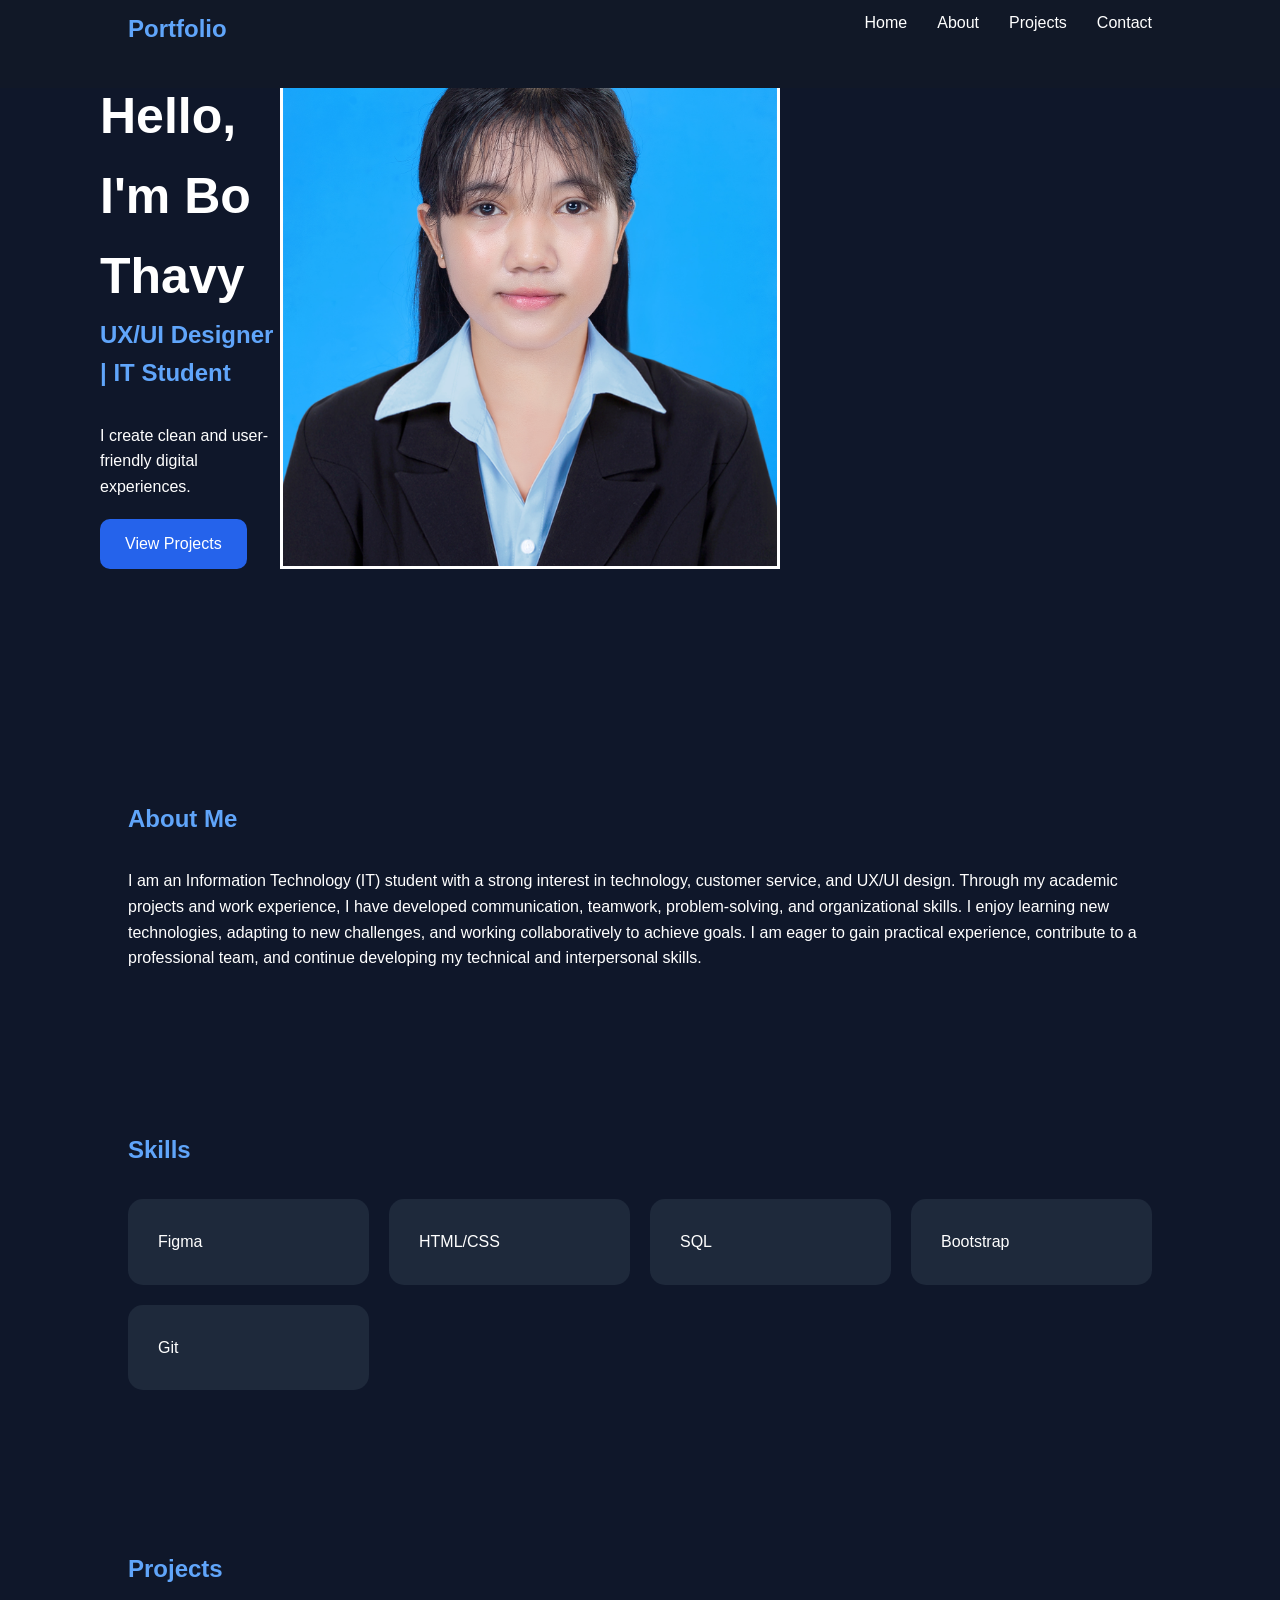
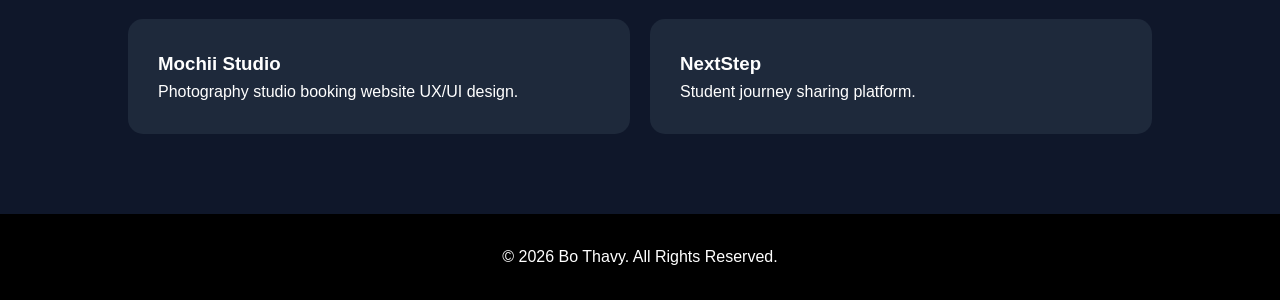
==== index.html @ 81dbebe4 "Initial commit" ====
<!DOCTYPE html>
<html lang="en">

<head>
  <meta charset="UTF-8">
  <meta name="viewport" content="width=device-width, initial-scale=1.0">
  <title>Bo Thavy | Portfolio</title>
  <link rel="stylesheet" href="assets/css/global.css">
  <link rel="stylesheet" href="/assets/css/style.css">
  <script src="https://cdn.jsdelivr.net/npm/@popperjs/core@2.11.8/dist/umd/popper.min.js"
    integrity="sha384-I7E8VVD/ismYTF4hNIPjVp/Zjvgyol6VFvRkX/vR+Vc4jQkC+hVqc2pM8ODewa9r"
    crossorigin="anonymous"></script>
  <script src="https://cdn.jsdelivr.net/npm/bootstrap@5.3.8/dist/js/bootstrap.min.js"
    integrity="sha384-G/EV+4j2dNv+tEPo3++6LCgdCROaejBqfUeNjuKAiuXbjrxilcCdDz6ZAVfHWe1Y"
    crossorigin="anonymous"></script>
</head>

<body>

  <nav class="navbar">
    <h2>Portfolio</h2>
    <ul>
      <li><a href="/index.html">Home</a></li>
      <li><a href="/about.html">About</a></li>
      <li><a href="/project.html">Projects</a></li>
      <li><a href="/contact.html">Contact</a></li>
    </ul>
  </nav>

  <section id="home" class="hero">
    <div>
      <h1>Hello, I'm Bo Thavy</h1>
      <h2>UX/UI Designer | IT Student</h2>
      <p>I create clean and user-friendly digital experiences.</p>
      <a class="btn" href="/project.html">View Projects</a>
    </div>
    <div class="hero-image">
      <img src="/assets/image/IMG_6610 copy copy.JPG" alt="Bo Thavy Profile">
    </div>
  </section>

  <section id="about">
    <h2>About Me</h2>
    <p>I am an Information Technology (IT) student with a strong interest in technology, customer service, and UX/UI
      design. Through my academic projects and work experience, I have developed communication, teamwork,
      problem-solving, and organizational skills. I enjoy learning new technologies, adapting to new challenges, and
      working collaboratively to achieve goals. I am eager to gain practical experience, contribute to a professional
      team, and continue developing my technical and interpersonal skills.</p>
  </section>

  <section id="skills">
    <h2>Skills</h2>
    <div class="cards" >
      <div>Figma</div>
      <div>HTML/CSS</div>
      <div>SQL</div>
      <div>Bootstrap</div>
      <div>Git</div>
    </div>
  </section>

  <section id="projects">
    <h2>Projects</h2>
    <div class="cards">
      <div class="project">
        <h3>Mochii Studio</h3>
        <p>Photography studio booking website UX/UI design.</p>
      </div>
      <div class="project">
        <h3>NextStep</h3>
        <p>Student journey sharing platform.</p>
      </div>

    </div>
  </section>

  <footer>
    <p>© 2026 Bo Thavy. All Rights Reserved.</p>
  </footer>

  <script src="assets/js/main.js"></script>
</body>

</html>
---- assets/css/global.css ----
*{
margin:0;
padding:0;
box-sizing:border-box;
font-family:Arial, sans-serif;

}

html{
scroll-behavior:smooth;
}

body{
background:#0f172a;
color:white;
line-height:1.6;
}

section{
padding:80px 10%;
}

h2{
margin-bottom:30px;
color:#60a5fa;
}

a{
text-decoration:none;
color:white;
}
---- assets/css/style.css ----
.navbar{
position:fixed;
top:0;
width:100%;
display:flex;
justify-content:space-between;
padding:10px 10%;
background:#111827;
z-index:100;
}

.navbar ul{
display:flex;
gap:30px;
list-style:none;
}

.hero{
height:80vh;
display:flex;
align-items:center;
}

.hero h1{
font-size:50px;
}

.hero h2{
color:#60a5fa;
}

.btn{
display:inline-block;
margin-top:20px;
padding:12px 25px;
background:#2563eb;
border-radius:10px;
}

.cards{
display:grid;
grid-template-columns:repeat(auto-fit,minmax(200px,1fr));
gap:20px;
}

.cards div{
background:#1e293b;
padding:30px;
border-radius:15px;
}

footer{
text-align:center;
padding:30px;
background:#111827;
}

@media(max-width:700px){
.navbar ul{
display:none;
}

.hero h1{
font-size:35px;
}
}
.hero {
    display: flex;
    justify-content: space-between;
    align-items: center;
    padding: 0px 500px 75px 100px;
}


.hero-image img {
    width: 500px;
    height: 500px;
    object-fit: cover;
    box-shadow:inset;
    border-style:solid;
}
.edu-img{
    width:200px;
    height:200px;
    object-fit:contain;
    margin:auto;
    display:block;
}

.card{
    border:none;
    border-radius:15px;
    transition:.3s;
}

footer{
    background:#000000;
    color:#fff;
}
.form-control{
    border-radius: 10px;
}
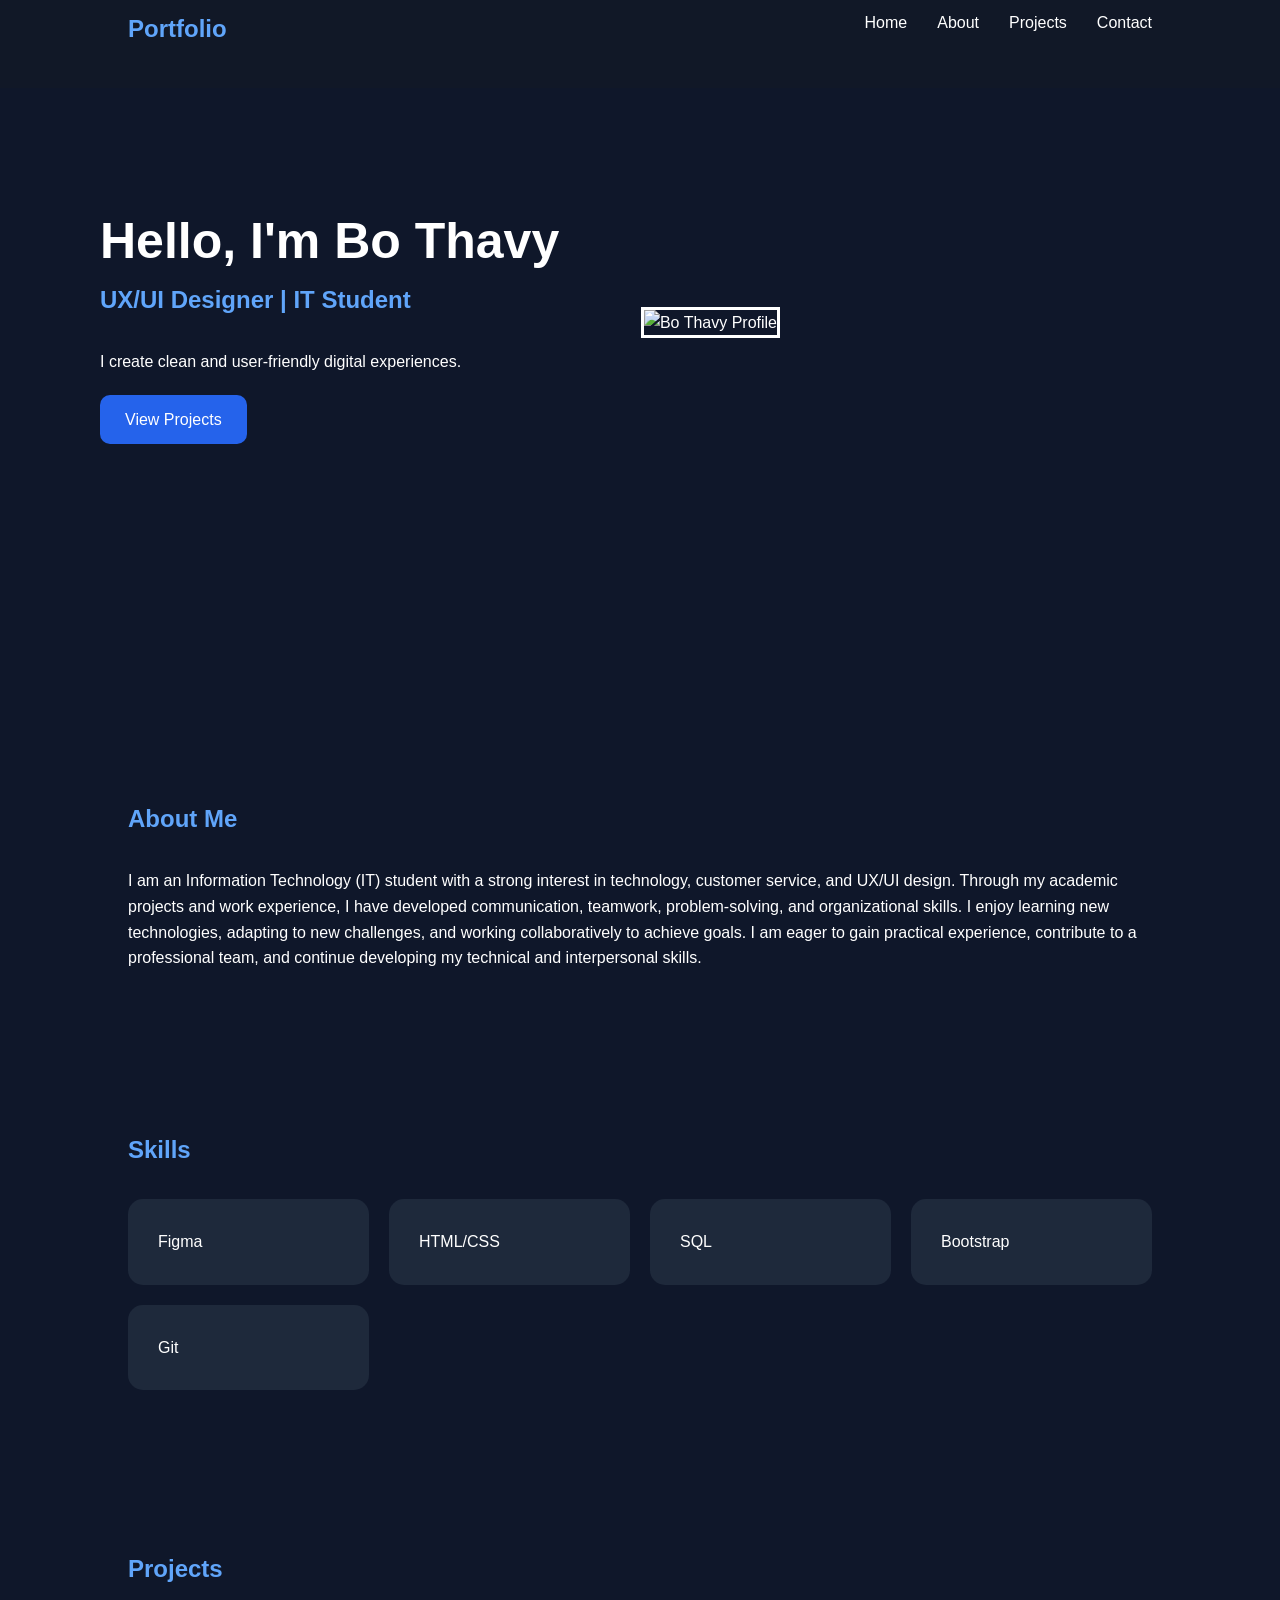
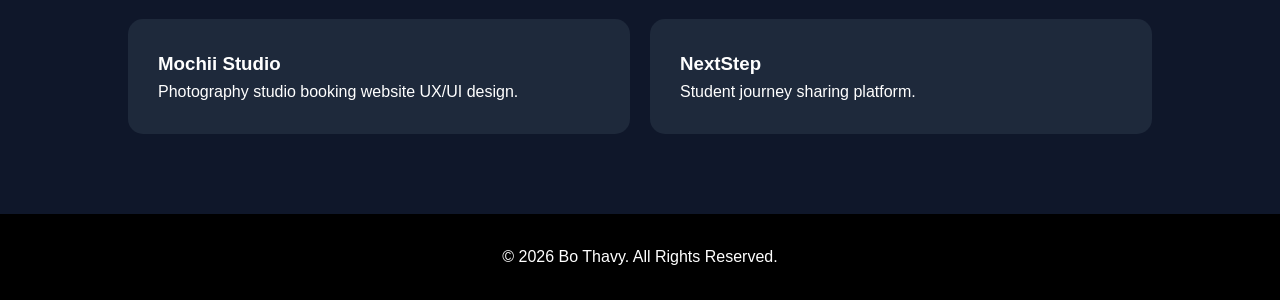
==== commit 47687470: "Fix: resolve layout issue and fix profile image filename" ====
--- a/index.html
+++ b/index.html
@@ -6,7 +6,7 @@
   <meta name="viewport" content="width=device-width, initial-scale=1.0">
   <title>Bo Thavy | Portfolio</title>
   <link rel="stylesheet" href="assets/css/global.css">
-  <link rel="stylesheet" href="/assets/css/style.css">
+  <link rel="stylesheet" href="assets/css/style.css">
   <script src="https://cdn.jsdelivr.net/npm/@popperjs/core@2.11.8/dist/umd/popper.min.js"
     integrity="sha384-I7E8VVD/ismYTF4hNIPjVp/Zjvgyol6VFvRkX/vR+Vc4jQkC+hVqc2pM8ODewa9r"
     crossorigin="anonymous"></script>
@@ -20,10 +20,10 @@
   <nav class="navbar">
     <h2>Portfolio</h2>
     <ul>
-      <li><a href="/index.html">Home</a></li>
-      <li><a href="/about.html">About</a></li>
-      <li><a href="/project.html">Projects</a></li>
-      <li><a href="/contact.html">Contact</a></li>
+      <li><a href="index.html">Home</a></li>
+      <li><a href="about.html">About</a></li>
+      <li><a href="project.html">Projects</a></li>
+      <li><a href="contact.html">Contact</a></li>
     </ul>
   </nav>
 
@@ -32,10 +32,10 @@
       <h1>Hello, I'm Bo Thavy</h1>
       <h2>UX/UI Designer | IT Student</h2>
       <p>I create clean and user-friendly digital experiences.</p>
-      <a class="btn" href="/project.html">View Projects</a>
+      <a class="btn" href="project.html">View Projects</a>
     </div>
     <div class="hero-image">
-      <img src="/assets/image/IMG_6610 copy copy.JPG" alt="Bo Thavy Profile">
+      <img src="assets/image/profile.jpg" alt="Bo Thavy Profile">
     </div>
   </section>
 
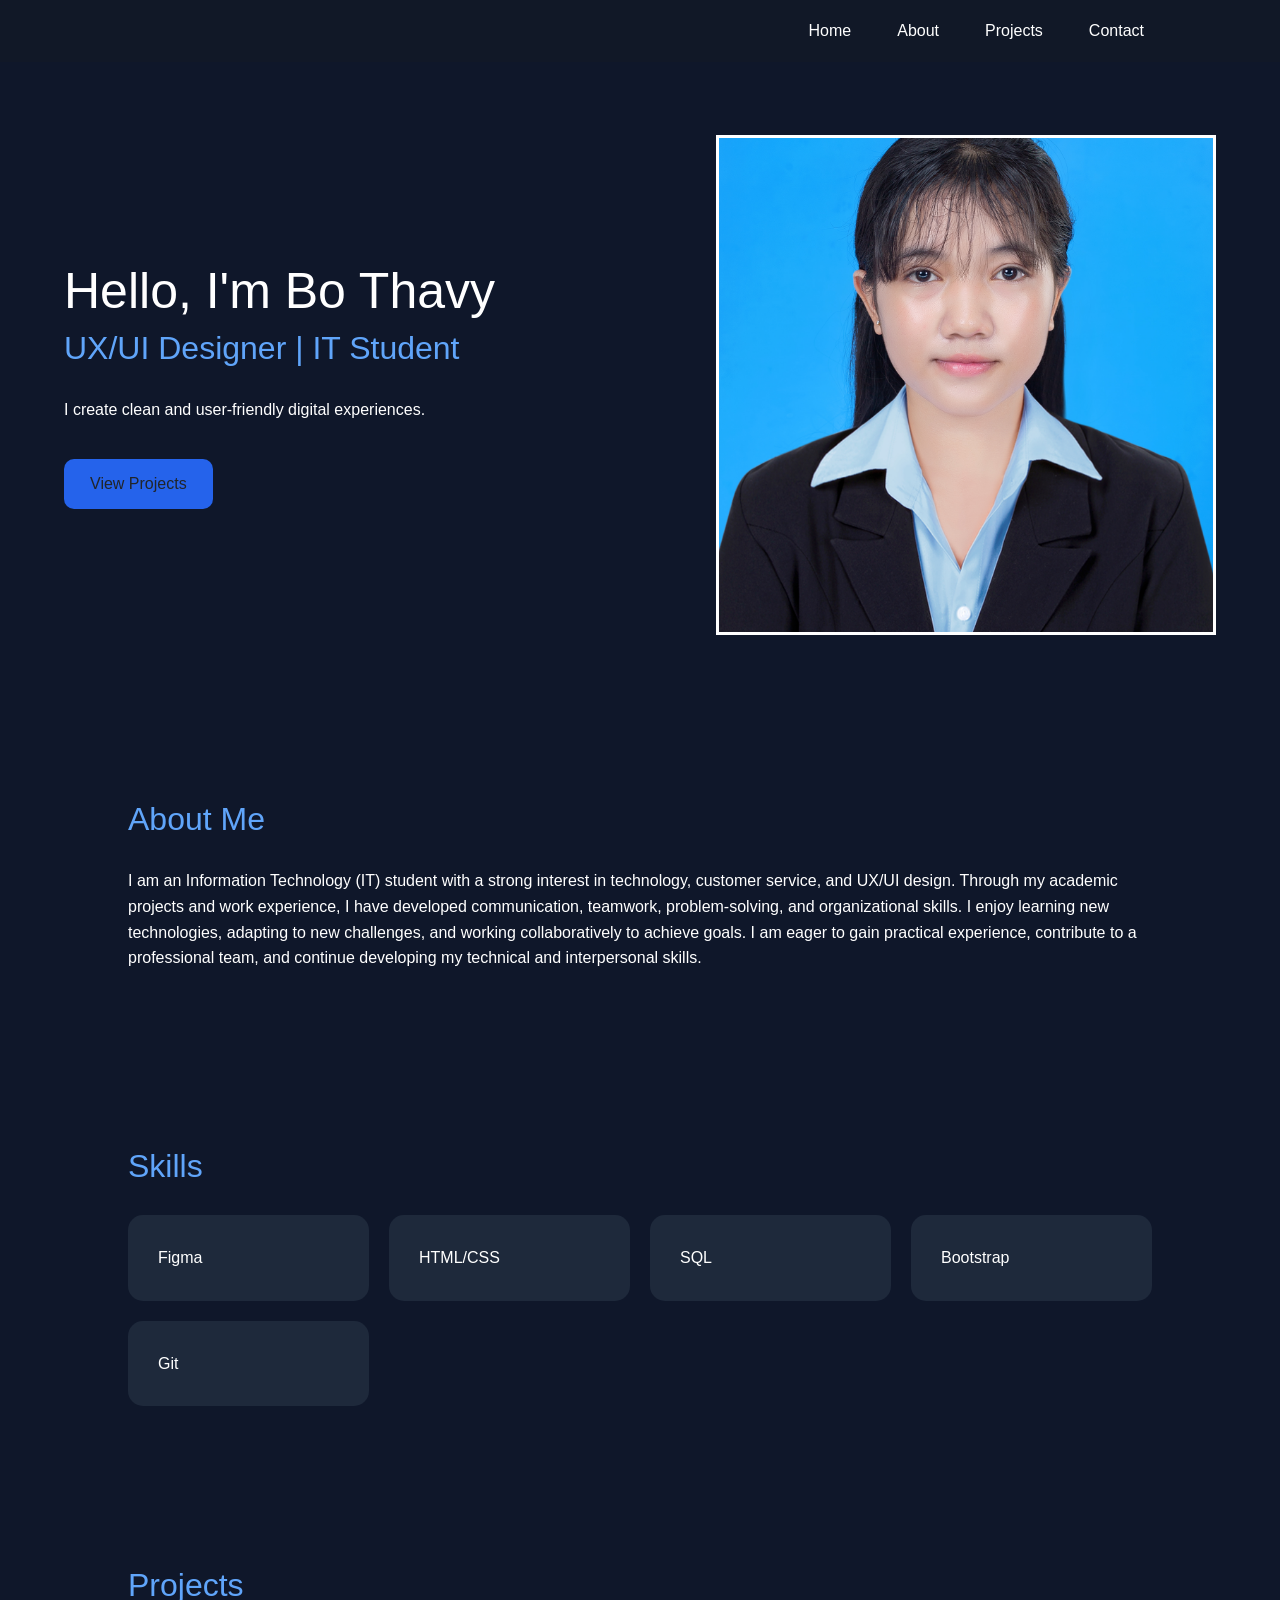
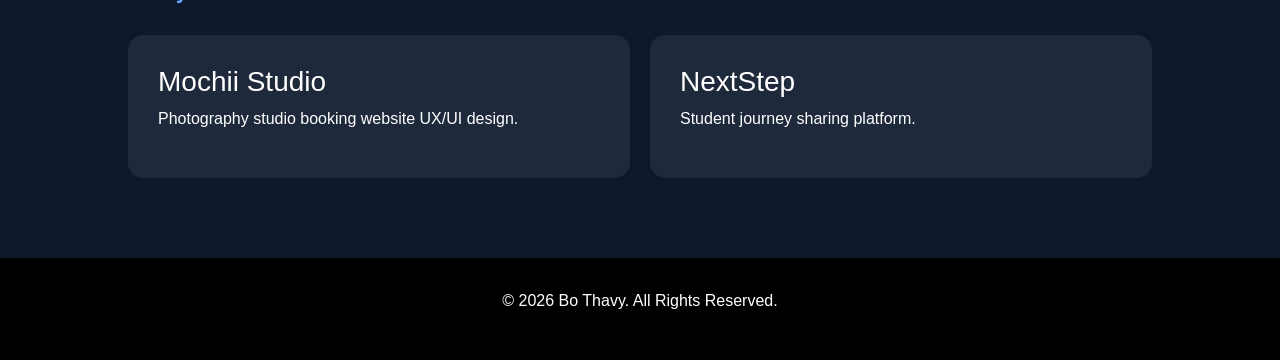
==== commit aa662299: "responsive" ====
--- a/index.html
+++ b/index.html
@@ -5,26 +5,28 @@
   <meta charset="UTF-8">
   <meta name="viewport" content="width=device-width, initial-scale=1.0">
   <title>Bo Thavy | Portfolio</title>
+  <link href="https://cdn.jsdelivr.net/npm/bootstrap@5.3.8/dist/css/bootstrap.min.css" rel="stylesheet">
   <link rel="stylesheet" href="assets/css/global.css">
   <link rel="stylesheet" href="assets/css/style.css">
-  <script src="https://cdn.jsdelivr.net/npm/@popperjs/core@2.11.8/dist/umd/popper.min.js"
-    integrity="sha384-I7E8VVD/ismYTF4hNIPjVp/Zjvgyol6VFvRkX/vR+Vc4jQkC+hVqc2pM8ODewa9r"
-    crossorigin="anonymous"></script>
-  <script src="https://cdn.jsdelivr.net/npm/bootstrap@5.3.8/dist/js/bootstrap.min.js"
-    integrity="sha384-G/EV+4j2dNv+tEPo3++6LCgdCROaejBqfUeNjuKAiuXbjrxilcCdDz6ZAVfHWe1Y"
-    crossorigin="anonymous"></script>
 </head>
 
 <body>
 
-  <nav class="navbar">
-    <h2>Portfolio</h2>
-    <ul>
-      <li><a href="index.html">Home</a></li>
-      <li><a href="about.html">About</a></li>
-      <li><a href="project.html">Projects</a></li>
-      <li><a href="contact.html">Contact</a></li>
-    </ul>
+  <nav class="navbar navbar-expand-lg navbar-dark fixed-top">
+    <div class="container-fluid px-0 d-flex justify-content-between align-items-center w-100">
+       
+        <button class="navbar-toggler" type="button" data-bs-toggle="collapse" data-bs-target="#navbarNav">
+            <span class="navbar-toggler-icon"></span>
+        </button>
+    </div>
+    <div class="collapse navbar-collapse w-100" id="navbarNav">
+        <ul class="navbar-nav ms-auto mt-2 mt-lg-0">
+          <li class="nav-item"><a class="nav-link text-white active" href="index.html">Home</a></li>
+          <li class="nav-item"><a class="nav-link text-white" href="about.html">About</a></li>
+          <li class="nav-item"><a class="nav-link text-white" href="project.html">Projects</a></li>
+          <li class="nav-item"><a class="nav-link text-white" href="contact.html">Contact</a></li>
+        </ul>
+    </div>
   </nav>
 
   <section id="home" class="hero">
@@ -78,6 +80,7 @@
     <p>© 2026 Bo Thavy. All Rights Reserved.</p>
   </footer>
 
+  <script src="https://cdn.jsdelivr.net/npm/bootstrap@5.3.8/dist/js/bootstrap.bundle.min.js"></script>
   <script src="assets/js/main.js"></script>
 </body>
 
--- a/assets/css/style.css
+++ b/assets/css/style.css
@@ -1,103 +1,131 @@
-
 .navbar{
-position:fixed;
-top:0;
-width:100%;
-display:flex;
-justify-content:space-between;
-padding:10px 10%;
-background:#111827;
-z-index:100;
-}
-
-.navbar ul{
-display:flex;
-gap:30px;
-list-style:none;
-}
-
-.hero{
-height:80vh;
-display:flex;
-align-items:center;
-}
-
-.hero h1{
-font-size:50px;
-}
-
-.hero h2{
-color:#60a5fa;
-}
-
-.btn{
-display:inline-block;
-margin-top:20px;
-padding:12px 25px;
-background:#2563eb;
-border-radius:10px;
-}
-
-.cards{
-display:grid;
-grid-template-columns:repeat(auto-fit,minmax(200px,1fr));
-gap:20px;
-}
-
-.cards div{
-background:#1e293b;
-padding:30px;
-border-radius:15px;
-}
-
-footer{
-text-align:center;
-padding:30px;
-background:#111827;
-}
-
-@media(max-width:700px){
-.navbar ul{
-display:none;
-}
-
-.hero h1{
-font-size:35px;
-}
-}
-.hero {
-    display: flex;
-    justify-content: space-between;
-    align-items: center;
-    padding: 0px 500px 75px 100px;
-}
-
-
-.hero-image img {
-    width: 500px;
-    height: 500px;
-    object-fit: cover;
-    box-shadow:inset;
-    border-style:solid;
-}
-.edu-img{
-    width:200px;
-    height:200px;
-    object-fit:contain;
-    margin:auto;
-    display:block;
-}
-
-.card{
-    border:none;
+    position:fixed;
+    top:0;
+    width:100%;
+    display:flex;
+    justify-content:space-between;
+    padding:10px 10%;
+    background:#111827;
+    z-index:100;
+    }
+    
+    .navbar ul{
+    display:flex;
+    gap:30px;
+    list-style:none;
+    }
+    
+    .hero{
+    height:80vh;
+    display:flex;
+    align-items:center;
+    }
+    
+    .hero h1{
+    font-size:50px;
+    }
+    
+    .hero h2{
+    color:#60a5fa;
+    }
+    
+    .btn{
+    display:inline-block;
+    margin-top:20px;
+    padding:12px 25px;
+    background:#2563eb;
+    border-radius:10px;
+    }
+    
+    .cards{
+    display:grid;
+    grid-template-columns:repeat(auto-fit,minmax(200px,1fr));
+    gap:20px;
+    }
+    
+    .cards div{
+    background:#1e293b;
+    padding:30px;
     border-radius:15px;
-    transition:.3s;
-}
-
-footer{
-    background:#000000;
-    color:#fff;
-}
-.form-control{
-    border-radius: 10px;
-}+    }
+    
+    footer{
+    text-align:center;
+    padding:30px;
+    background:#111827;
+    }
+    
+    /* --- Fixed Mobile Navigation & Layout Responsiveness --- */
+    @media(max-width:991px){
+    .navbar{
+    flex-direction:column;
+    align-items:flex-start;
+    padding:15px 5%;
+    }
+    .navbar ul{
+    flex-direction:column;
+    width:100%;
+    gap:15px;
+    padding-top:15px;
+    }
+    .hero{
+    flex-direction:column;
+    height:auto;
+    padding-top:140px;
+    text-align:center;
+    gap:30px;
+    }
+    .hero-image img{
+    width:100% !important;
+    max-width:350px;
+    height:auto !important;
+    }
+    }
+    
+    @media(max-width:700px){
+    .hero h1{
+    font-size:35px;
+    }
+    }
+    .hero {
+        display: flex;
+        justify-content: space-between;
+        align-items: center;
+        padding: 0px 500px 75px 100px;
+    }
+    
+    /* --- Added fluid boundaries to prevent layout overflow --- */
+    @media(max-width:1400px){
+        .hero {
+            padding: 100px 5% 50px 5%;
+        }
+    }
+    
+    .hero-image img {
+        width: 500px;
+        height: 500px;
+        object-fit: cover;
+        box-shadow:inset;
+        border-style:solid;
+    }
+    .edu-img{
+        width:200px;
+        height:200px;
+        object-fit:contain;
+        margin:auto;
+        display:block;
+    }
+    
+    .card{
+        border:none;
+        border-radius:15px;
+        transition:.3s;
+    }
+    
+    footer{
+        background:#000000;
+        color:#fff;
+    }
+    .form-control{
+        border-radius: 10px;
+    }
